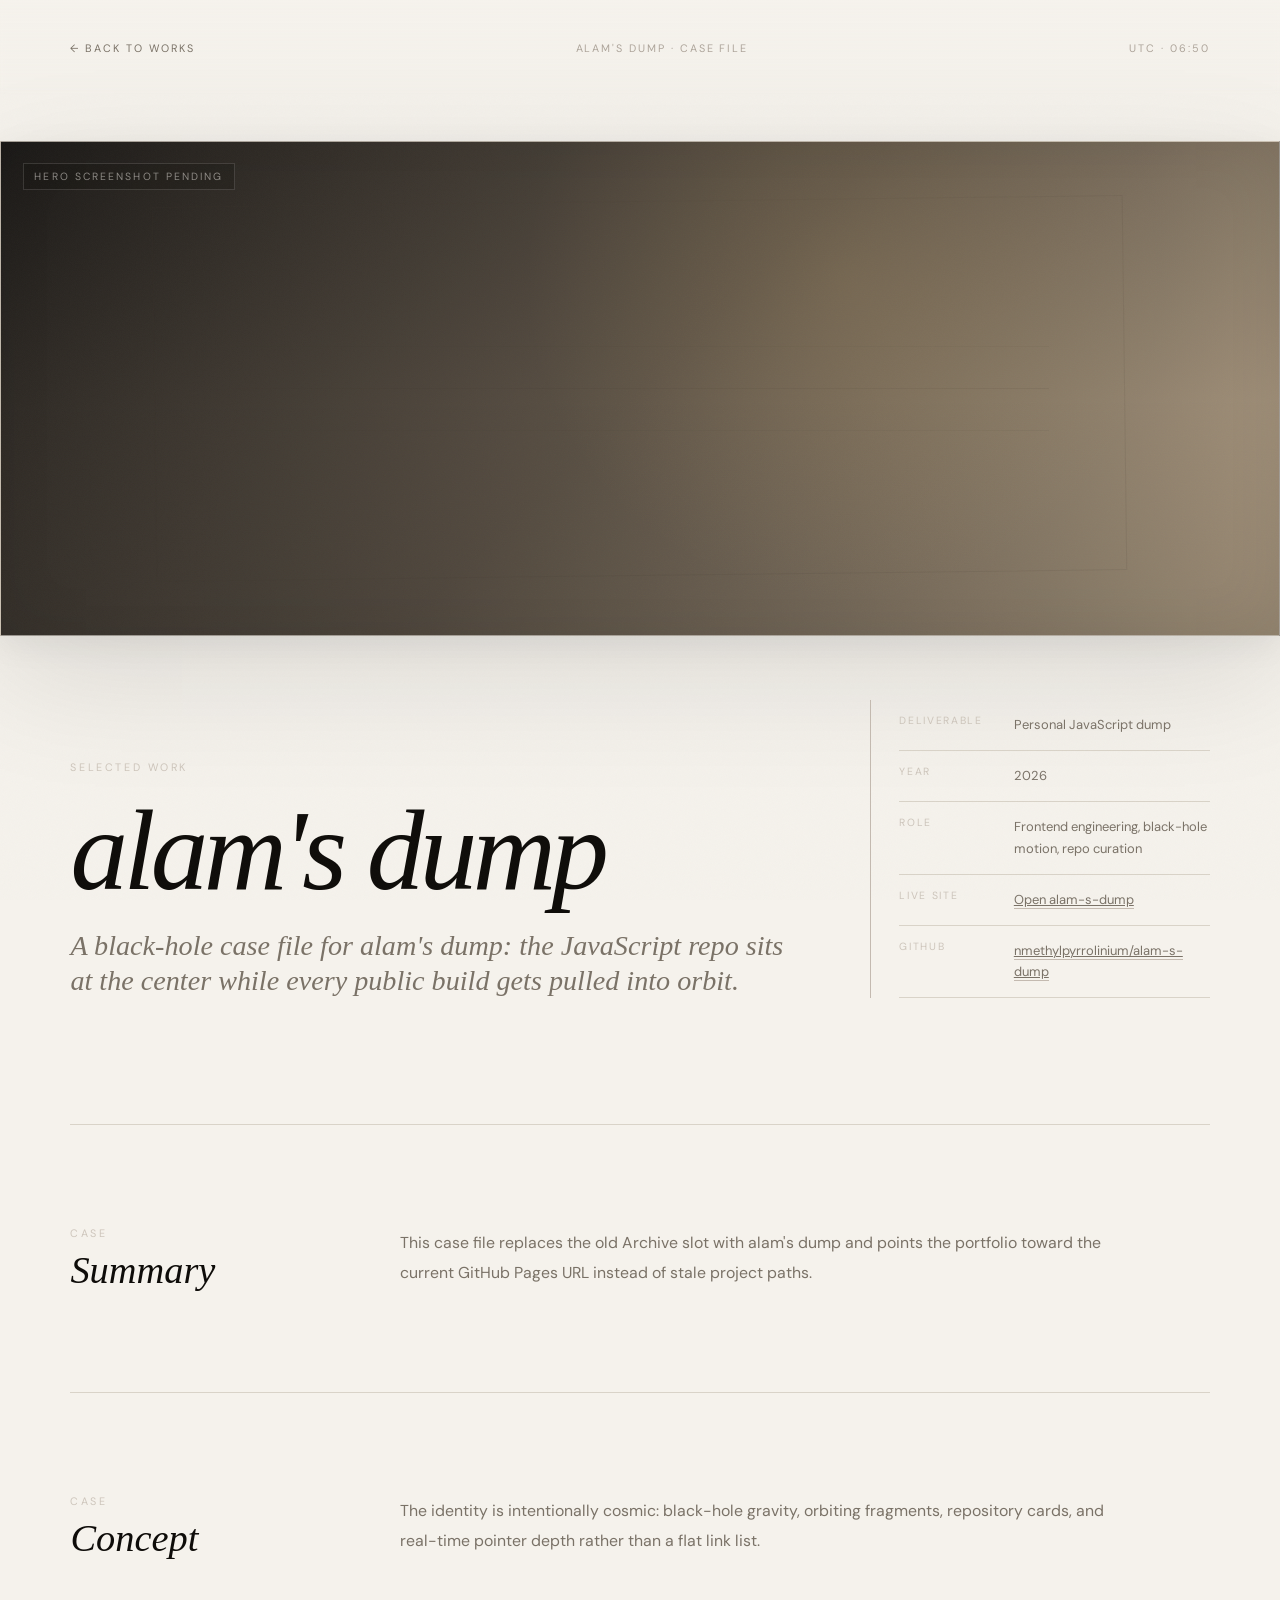
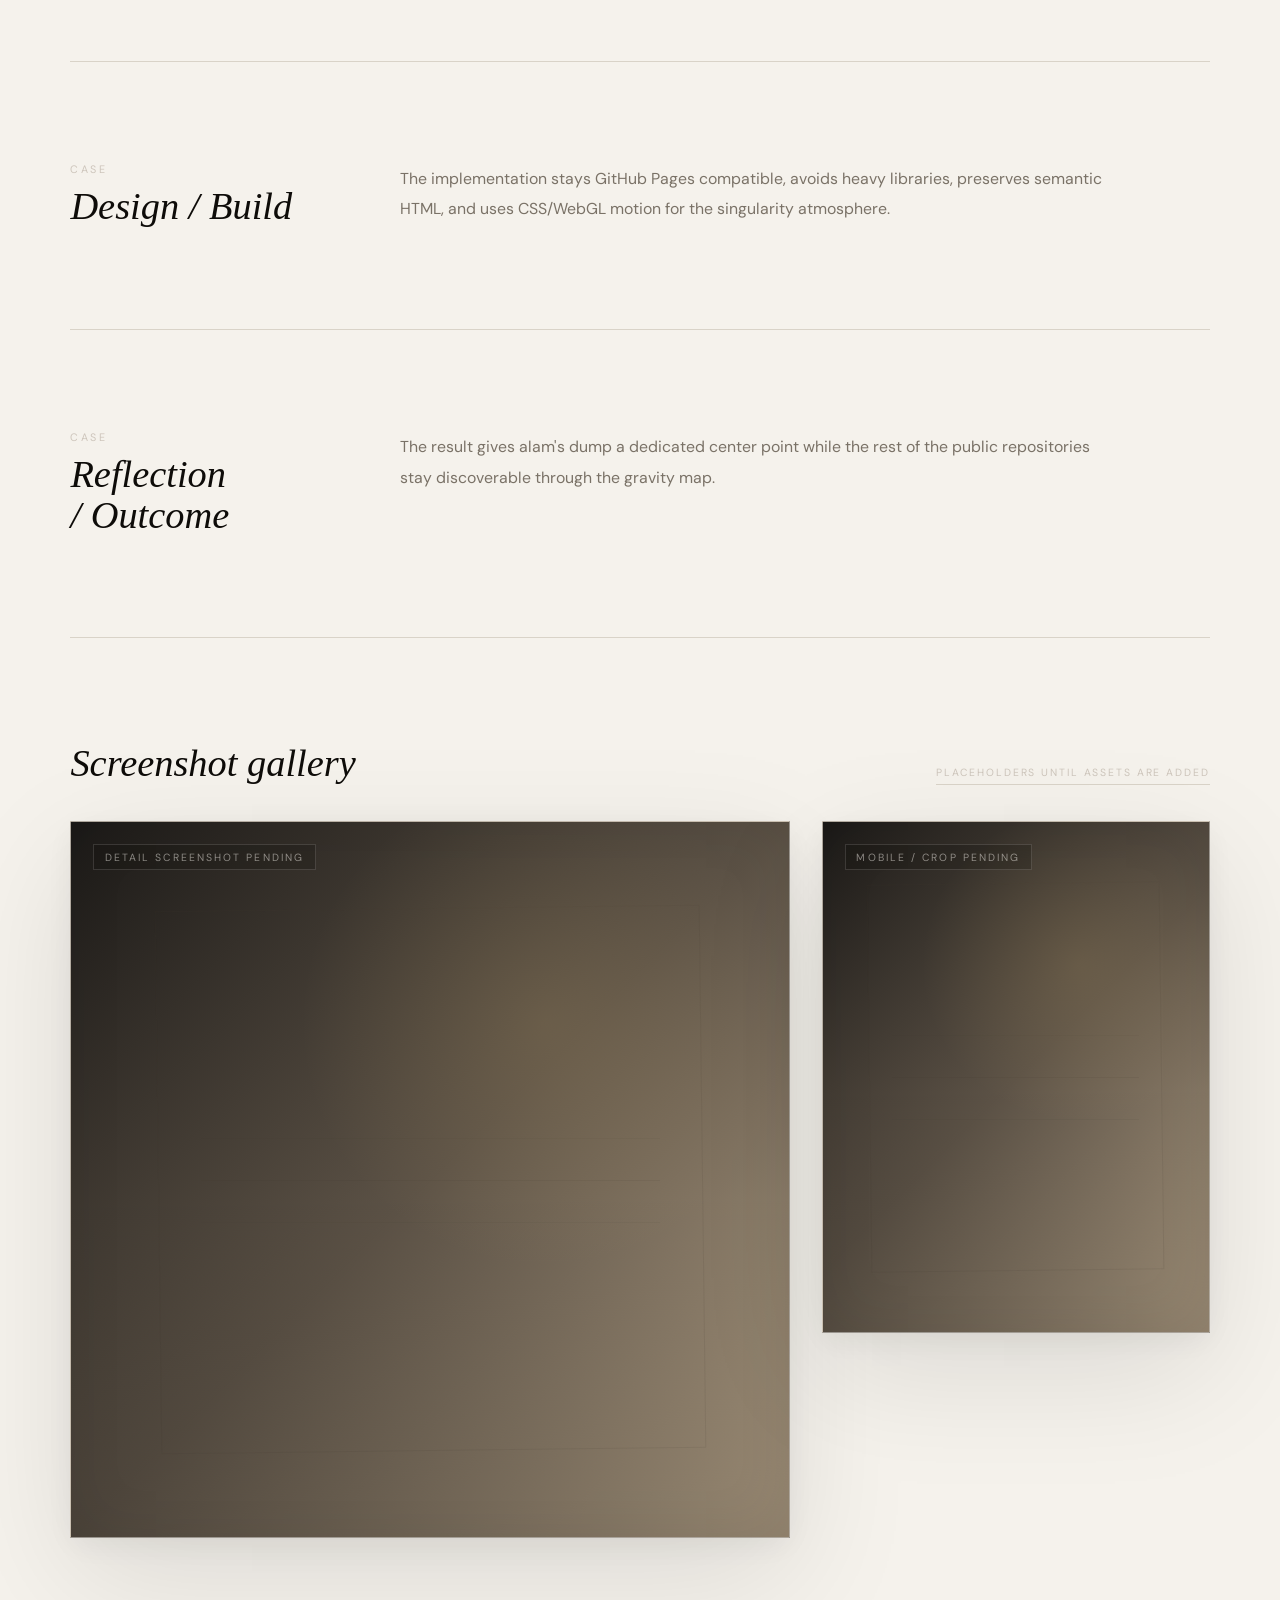
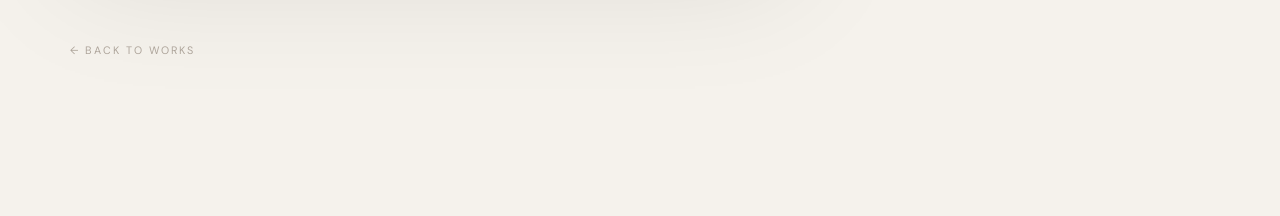
==== projects/alam-s-dump.html @ fc0fcb42 "Reframe portfolio as alam's dump" ====
<!DOCTYPE html>
<html lang="en">
<head>
<meta charset="UTF-8">
<meta name="viewport" content="width=device-width, initial-scale=1.0">
<title>alam's dump — alam's dump Case File</title>
<link href="https://fonts.googleapis.com/css2?family=DM+Sans:ital,opsz,wght@0,9..40,300;0,9..40,400;0,9..40,500;1,9..40,300&family=DM+Serif+Display:ital@0;1&display=swap" rel="stylesheet">
<link rel="stylesheet" href="project.css">
</head>
<body>
<div class="grain" aria-hidden="true"></div>
<nav class="project-nav reveal-soft" aria-label="Project navigation">
  <a class="nav-link stagger-child" href="../index.html#works">← Back to works</a>
  <span class="nav-mark stagger-child">alam's dump · Case file</span>
  <span class="nav-time stagger-child" id="nav-time"></span>
</nav>
<header class="hero">
  <div class="hero-image project-hero-reveal tone-paper" data-asset="../assets/projects/archive/hero.webp" data-label="Hero screenshot pending" role="img" aria-label="alam's dump full bleed screenshot placeholder">
    <span class="placeholder" aria-hidden="true"></span>
  </div>
  <div class="hero-title reveal-up">
    <div>
      <p class="kicker">Selected work</p>
      <h1>alam's dump</h1>
      <p class="subtitle">A black-hole case file for alam's dump: the JavaScript repo sits at the center while every public build gets pulled into orbit.</p>
    </div>
    <dl class="meta-card">
      <div class="meta-row"><dt>Deliverable</dt><dd>Personal JavaScript dump</dd></div>
      <div class="meta-row"><dt>Year</dt><dd>2026</dd></div>
      <div class="meta-row"><dt>Role</dt><dd>Frontend engineering, black-hole motion, repo curation</dd></div>
      <div class="meta-row"><dt>Live Site</dt><dd><a href="https://nmethylpyrrolinium.github.io/alam-s-dump/">Open alam-s-dump</a></dd></div>
      <div class="meta-row"><dt>GitHub</dt><dd><a href="https://github.com/nmethylpyrrolinium/alam-s-dump">nmethylpyrrolinium/alam-s-dump</a></dd></div>
    </dl>
  </div>
</header>
<main>
  <section class="case-section reveal-up" aria-labelledby="summary"><h2 id="summary">Summary</h2><div class="case-copy"><p>This case file replaces the old Archive slot with alam's dump and points the portfolio toward the current GitHub Pages URL instead of stale project paths.</p></div></section>
  <section class="case-section reveal-up" aria-labelledby="concept"><h2 id="concept">Concept</h2><div class="case-copy"><p>The identity is intentionally cosmic: black-hole gravity, orbiting fragments, repository cards, and real-time pointer depth rather than a flat link list.</p></div></section>
  <section class="case-section reveal-up" aria-labelledby="build"><h2 id="build">Design / Build</h2><div class="case-copy"><p>The implementation stays GitHub Pages compatible, avoids heavy libraries, preserves semantic HTML, and uses CSS/WebGL motion for the singularity atmosphere.</p></div></section>
  <section class="case-section reveal-up" aria-labelledby="outcome"><h2 id="outcome">Reflection / Outcome</h2><div class="case-copy"><p>The result gives alam's dump a dedicated center point while the rest of the public repositories stay discoverable through the gravity map.</p></div></section>
  <section class="gallery reveal-up" aria-labelledby="gallery">
    <div class="gallery-head"><h2 id="gallery">Screenshot gallery</h2><span class="gallery-note">Placeholders until assets are added</span></div>
    <div class="shots">
      <div class="shot reveal-soft tall tone-paper" data-asset="../assets/projects/archive/detail.webp" data-label="Detail screenshot pending" role="img" aria-label="alam's dump detail screenshot placeholder"><span class="placeholder" aria-hidden="true"></span></div>
      <div class="shot reveal-soft tone-paper" data-asset="../assets/projects/archive/hero.webp" data-label="Mobile / crop pending" role="img" aria-label="alam's dump secondary screenshot placeholder"><span class="placeholder" aria-hidden="true"></span></div>
    </div>
  </section>
  <a class="back-link reveal-soft" href="../index.html#works">← Back to Works</a>
</main>
<script>
function tick(){const t=new Date().toLocaleTimeString('en-GB',{timeZone:'UTC',hour:'2-digit',minute:'2-digit',hour12:false});const el=document.getElementById('nav-time');if(el)el.textContent='UTC · '+t;}
tick();setInterval(tick,15000);
function loadPanel(panel){if(panel.dataset.loaded)return;panel.dataset.loaded='true';const src=panel.dataset.asset;const img=new Image();img.loading='lazy';img.decoding='async';img.onload=()=>{panel.style.backgroundImage=`linear-gradient(to top,rgba(10,10,10,.28),transparent 50%),url(${src})`;panel.classList.add('has-image');};img.src=src;}
const panels=document.querySelectorAll('[data-asset]');if('IntersectionObserver' in window){const observer=new IntersectionObserver(entries=>{entries.forEach(entry=>{if(entry.isIntersecting){loadPanel(entry.target);observer.unobserve(entry.target);}});},{rootMargin:'360px'});panels.forEach(panel=>observer.observe(panel));}else{panels.forEach(loadPanel);}

const reduce=window.matchMedia('(prefers-reduced-motion: reduce)').matches;
const revealTargets=document.querySelectorAll('.reveal,.reveal-up,.reveal-soft,.stagger-child,.project-hero-reveal');
if(reduce){revealTargets.forEach(el=>el.classList.add('is-visible'));}
else if('IntersectionObserver' in window){
  const ro=new IntersectionObserver(entries=>{entries.forEach(entry=>{if(entry.isIntersecting){entry.target.classList.add('is-visible');ro.unobserve(entry.target);}});},{threshold:.12,rootMargin:'0px 0px -8% 0px'});
  revealTargets.forEach(el=>ro.observe(el));
}else{revealTargets.forEach(el=>el.classList.add('is-visible'));}
window.addEventListener('load',()=>{
  document.querySelector('.project-nav')?.classList.add('is-visible');
  document.querySelectorAll('.project-nav .stagger-child').forEach((el,i)=>setTimeout(()=>el.classList.add('is-visible'),i*70));
  document.querySelector('.project-hero-reveal')?.classList.add('is-visible');
});
</script>
</body>
</html>
---- projects/project.css ----
/* ═══════════════════════════════════════════════════════════
   ARCHIVE — CASE FILE PAGES
   Cinematic case study typography + layout system
   ═══════════════════════════════════════════════════════════ */
*,*::before,*::after{box-sizing:border-box;margin:0;padding:0}
:root{
  --bg:#F5F2EC;--bg2:#EDE8DF;--bg3:#E8E2D8;
  --ink:#0E0C09;--ink2:#3A342B;--ink3:#7A7267;--ink4:#ADA49A;--ink5:#CDC5BB;
  --border:#D9D3C8;--border2:#C4BAB0;
  --accent:#C8A86B;
  --serif:'Cormorant Garamond','Times New Roman',serif;
  --sans:'DM Sans',system-ui,sans-serif;
  --ease:cubic-bezier(0.19,1,0.22,1);
  --space:clamp(1.4rem,5.5vw,7rem);
  --shadow:0 40px 120px rgba(14,12,9,.1),0 8px 32px rgba(14,12,9,.06);
}
html{background:var(--bg);scroll-behavior:auto;font-size:clamp(15px,.85vw + .5rem,18px)}
body{font-family:var(--sans);color:var(--ink);background:var(--bg);overflow-x:hidden;-webkit-font-smoothing:antialiased;text-rendering:optimizeLegibility}
a{color:inherit}
p,dd{overflow-wrap:break-word}
@supports(text-wrap:pretty){p,dd{text-wrap:pretty}}
@supports(text-wrap:balance){h1,h2,.subtitle{text-wrap:balance}}

.grain{position:fixed;inset:0;z-index:20;pointer-events:none;opacity:.028;background-image:url("data:image/svg+xml,%3Csvg viewBox='0 0 256 256' xmlns='http://www.w3.org/2000/svg'%3E%3Cfilter id='n'%3E%3CfeTurbulence type='fractalNoise' baseFrequency='0.9' numOctaves='4' stitchTiles='stitch'/%3E%3C/filter%3E%3Crect width='100%25' height='100%25' filter='url(%23n)'/%3E%3C/svg%3E");background-size:200px}

.project-nav{
  position:fixed;top:0;left:0;right:0;z-index:30;
  padding:clamp(1rem,2vw,1.6rem) var(--space);
  display:flex;justify-content:space-between;align-items:center;gap:1rem;
  background:linear-gradient(to bottom,rgba(245,242,236,.88),rgba(245,242,236,0));
  backdrop-filter:blur(3px);
  transition:background .4s
}
.nav-mark,.nav-link,.nav-time{font-size:clamp(.6rem,.65vw,.72rem);letter-spacing:.18em;text-transform:uppercase;color:var(--ink4);text-decoration:none}
.nav-link{color:var(--ink3);transition:color .3s;min-height:44px;display:flex;align-items:center}
.nav-link:hover{color:var(--ink)}
.nav-link:focus-visible,.back-link:focus-visible{outline:2px solid var(--ink);outline-offset:4px}

.hero{min-height:100svh;padding:clamp(5.5rem,11vw,9rem) var(--space) 5rem;display:flex;flex-direction:column;gap:clamp(2rem,5vw,4rem);position:relative}
.hero-image{
  margin-left:calc(var(--space)*-1);margin-right:calc(var(--space)*-1);
  min-height:clamp(300px,55svh,700px);position:relative;
  background:linear-gradient(135deg,#EEECEA,#D9D2C5 54%,#FAF9F7);
  box-shadow:var(--shadow);overflow:hidden;isolation:isolate;
  border:1px solid rgba(212,206,198,.68);
  transition:transform .9s var(--ease),filter .9s var(--ease)
}
.hero-image:hover{transform:scale(1.004);filter:brightness(1.04)}
.hero-image::before,.shot::before{
  content:attr(data-label);position:absolute;left:1.2rem;top:1.2rem;z-index:2;
  font-size:clamp(.58rem,.6vw,.68rem);letter-spacing:.2em;text-transform:uppercase;
  color:rgba(245,242,236,.5);
  background:rgba(14,12,9,.2);border:1px solid rgba(245,242,236,.14);
  padding:.32rem .6rem
}
.hero-image::after,.shot::after{
  content:'';position:absolute;inset:0;
  background:radial-gradient(circle at 66% 28%,rgba(200,168,107,.16),transparent 35%),
    linear-gradient(to top,rgba(10,10,10,.2),transparent 48%);
  box-shadow:inset 0 0 60px rgba(0,0,0,.07);pointer-events:none
}
.placeholder{position:absolute;inset:0}
.placeholder::before{content:'';position:absolute;inset:12%;border:1px solid rgba(72,64,52,.1);transform:rotate(-.7deg)}
.placeholder::after{content:'';position:absolute;left:18%;right:18%;top:50%;height:1px;background:rgba(60,54,44,.1);box-shadow:0 42px 0 rgba(60,54,44,.07),0 -42px 0 rgba(60,54,44,.06)}

.hero-title{
  display:grid;grid-template-columns:minmax(0,1fr) minmax(260px,340px);
  gap:clamp(2rem,6vw,7rem);align-items:end;max-width:1380px;width:100%
}
.kicker{font-size:clamp(.6rem,.65vw,.72rem);letter-spacing:.24em;text-transform:uppercase;color:var(--ink5);margin-bottom:1.4rem}
.hero h1{
  font-family:var(--serif);font-size:clamp(3.2rem,9vw,9rem);
  font-weight:400;font-style:italic;line-height:.9;letter-spacing:-.04em
}
.subtitle{
  font-family:var(--serif);font-size:clamp(1.2rem,2.2vw,2.1rem);
  font-style:italic;line-height:1.25;color:var(--ink3);margin-top:1.4rem
}
.meta-card{border-left:1px solid var(--border2);padding-left:1.6rem;position:sticky;top:5.5rem;align-self:start}
.meta-row{display:grid;grid-template-columns:100px 1fr;gap:.8rem;padding:.8rem 0;border-bottom:1px solid var(--border)}
.meta-row dt{font-size:clamp(.58rem,.65vw,.72rem);letter-spacing:.16em;text-transform:uppercase;color:var(--ink5)}
.meta-row dd{font-size:clamp(.72rem,.75vw,.84rem);line-height:1.65;color:var(--ink3)}
.meta-row a{border-bottom:1px solid var(--border2);transition:border-color .3s,color .3s}
.meta-row a:hover{color:var(--ink);border-color:var(--ink3)}

main{padding:2rem var(--space) var(--gap-xl,8rem);max-width:1380px;margin-inline:auto}
.case-section{
  display:grid;grid-template-columns:minmax(160px,240px) minmax(0,780px);
  gap:clamp(2rem,7vw,8rem);
  padding:clamp(4rem,8vw,7rem) 0;
  border-top:1px solid var(--border);
  position:relative
}
.case-section h2{
  font-family:var(--serif);font-size:clamp(1.7rem,3vw,3rem);
  font-weight:400;font-style:italic;line-height:1.05
}
.case-section h2::before{
  content:"Case";display:block;font-size:.6rem;letter-spacing:.22em;
  text-transform:uppercase;color:var(--ink5);margin-bottom:.6rem;
  font-family:var(--sans);font-style:normal
}
.case-copy{font-size:clamp(.88rem,.9vw,1rem);line-height:1.92;color:var(--ink3);max-width:64ch}
.case-copy p+p{margin-top:1.3rem}

.gallery{padding-top:clamp(4rem,8vw,7rem);border-top:1px solid var(--border)}
.gallery-head{display:flex;justify-content:space-between;align-items:baseline;margin-bottom:2rem;gap:2rem}
.gallery-head h2{font-family:var(--serif);font-size:clamp(1.7rem,3vw,3rem);font-weight:400;font-style:italic}
.gallery-note{
  font-size:clamp(.58rem,.62vw,.7rem);letter-spacing:.18em;text-transform:uppercase;
  color:var(--ink5);padding-bottom:.3rem;border-bottom:1px solid var(--border)
}
.shots{display:grid;grid-template-columns:1.3fr .7fr;gap:clamp(.8rem,2.5vw,2.4rem);align-items:start}
.shot{
  position:relative;min-height:clamp(260px,40vw,540px);
  background:linear-gradient(135deg,#EEECEA,#D8D0C2);
  box-shadow:var(--shadow);overflow:hidden;
  border:1px solid rgba(212,206,198,.68);
  transition:transform .8s var(--ease),filter .8s var(--ease)
}
.shot.tall{min-height:clamp(360px,56vw,740px)}
.shot:hover{transform:translateY(-4px) scale(1.012);filter:brightness(1.06)}
.back-link{
  display:inline-flex;gap:.8rem;align-items:center;
  margin-top:clamp(3rem,7vw,6rem);text-decoration:none;
  font-size:clamp(.6rem,.65vw,.72rem);letter-spacing:.18em;text-transform:uppercase;
  color:var(--ink4);min-height:44px;
  transition:color .3s,gap .4s var(--ease)
}
.back-link:hover{color:var(--ink);gap:1.2rem}

/* Tone systems */
.tone-dark{background:linear-gradient(135deg,#050810,#0D1728 42%,#2B5A8C 80%,#5B91B9)}
.tone-blue{background:linear-gradient(135deg,#ECEAE3,#BFC6C6 46%,#6E7B84)}
.tone-warm{background:linear-gradient(135deg,#1C1009,#5C3A1F 38%,#C8956A 72%,#E8C9A4)}
.tone-ink{background:linear-gradient(135deg,#1A120B,#5E3E25 38%,#C9A06E 78%,#E8D4B0)}
.tone-paper{background:linear-gradient(135deg,#1b1917,#5c5246 50%,#b8a58a)}
.has-image{background-size:cover!important;background-position:center!important}

/* Reveal system */
.reveal,.reveal-up,.reveal-soft,.stagger-child,.project-hero-reveal{
  opacity:0;transition-property:opacity,transform,filter;
  transition-duration:1s;transition-timing-function:var(--ease)
}
.reveal,.reveal-up,.stagger-child{transform:translateY(28px)}
.reveal-soft{transform:translateY(12px);filter:blur(4px)}
.project-hero-reveal{transform:translateY(20px) scale(.982);filter:saturate(.9)}
.reveal.is-visible,.reveal-up.is-visible,.reveal-soft.is-visible,
.stagger-child.is-visible,.project-hero-reveal.is-visible{
  opacity:1;transform:translateY(0) scale(1);filter:none
}
.stagger-child:nth-child(1){transition-delay:40ms}
.stagger-child:nth-child(2){transition-delay:110ms}
.stagger-child:nth-child(3){transition-delay:180ms}

/* Responsive */
@media(max-width:900px){
  .project-nav{position:sticky;top:0;background:rgba(245,242,236,.92)}
  .nav-time{display:none}.nav-mark{display:none}
  .hero{padding-top:4.8rem}
  .hero-image{min-height:clamp(240px,44svh,500px)}
  .hero-title,.case-section,.shots{grid-template-columns:1fr}
  .meta-card{border-left:0;border-top:1px solid var(--border2);padding:1.5rem 0 0;position:static}
  .gallery-head{display:block}.gallery-note{margin-top:.8rem;display:block}
  .shot,.shot.tall{min-height:280px}
}
@media(max-width:560px){
  .hero h1{font-size:clamp(2.8rem,16vw,5rem)}
  .subtitle{font-size:clamp(1.1rem,5.5vw,1.5rem)}
  .hero-image{min-height:220px}
  .case-section{padding:clamp(2.5rem,6vw,4rem) 0}
}
@media(prefers-reduced-motion:reduce){
  *,*::before,*::after{animation-duration:.001ms!important;transition-duration:.001ms!important;scroll-behavior:auto!important}
  .reveal,.reveal-up,.reveal-soft,.stagger-child,.project-hero-reveal{opacity:1!important;transform:none!important;filter:none!important;transition:none!important}
}
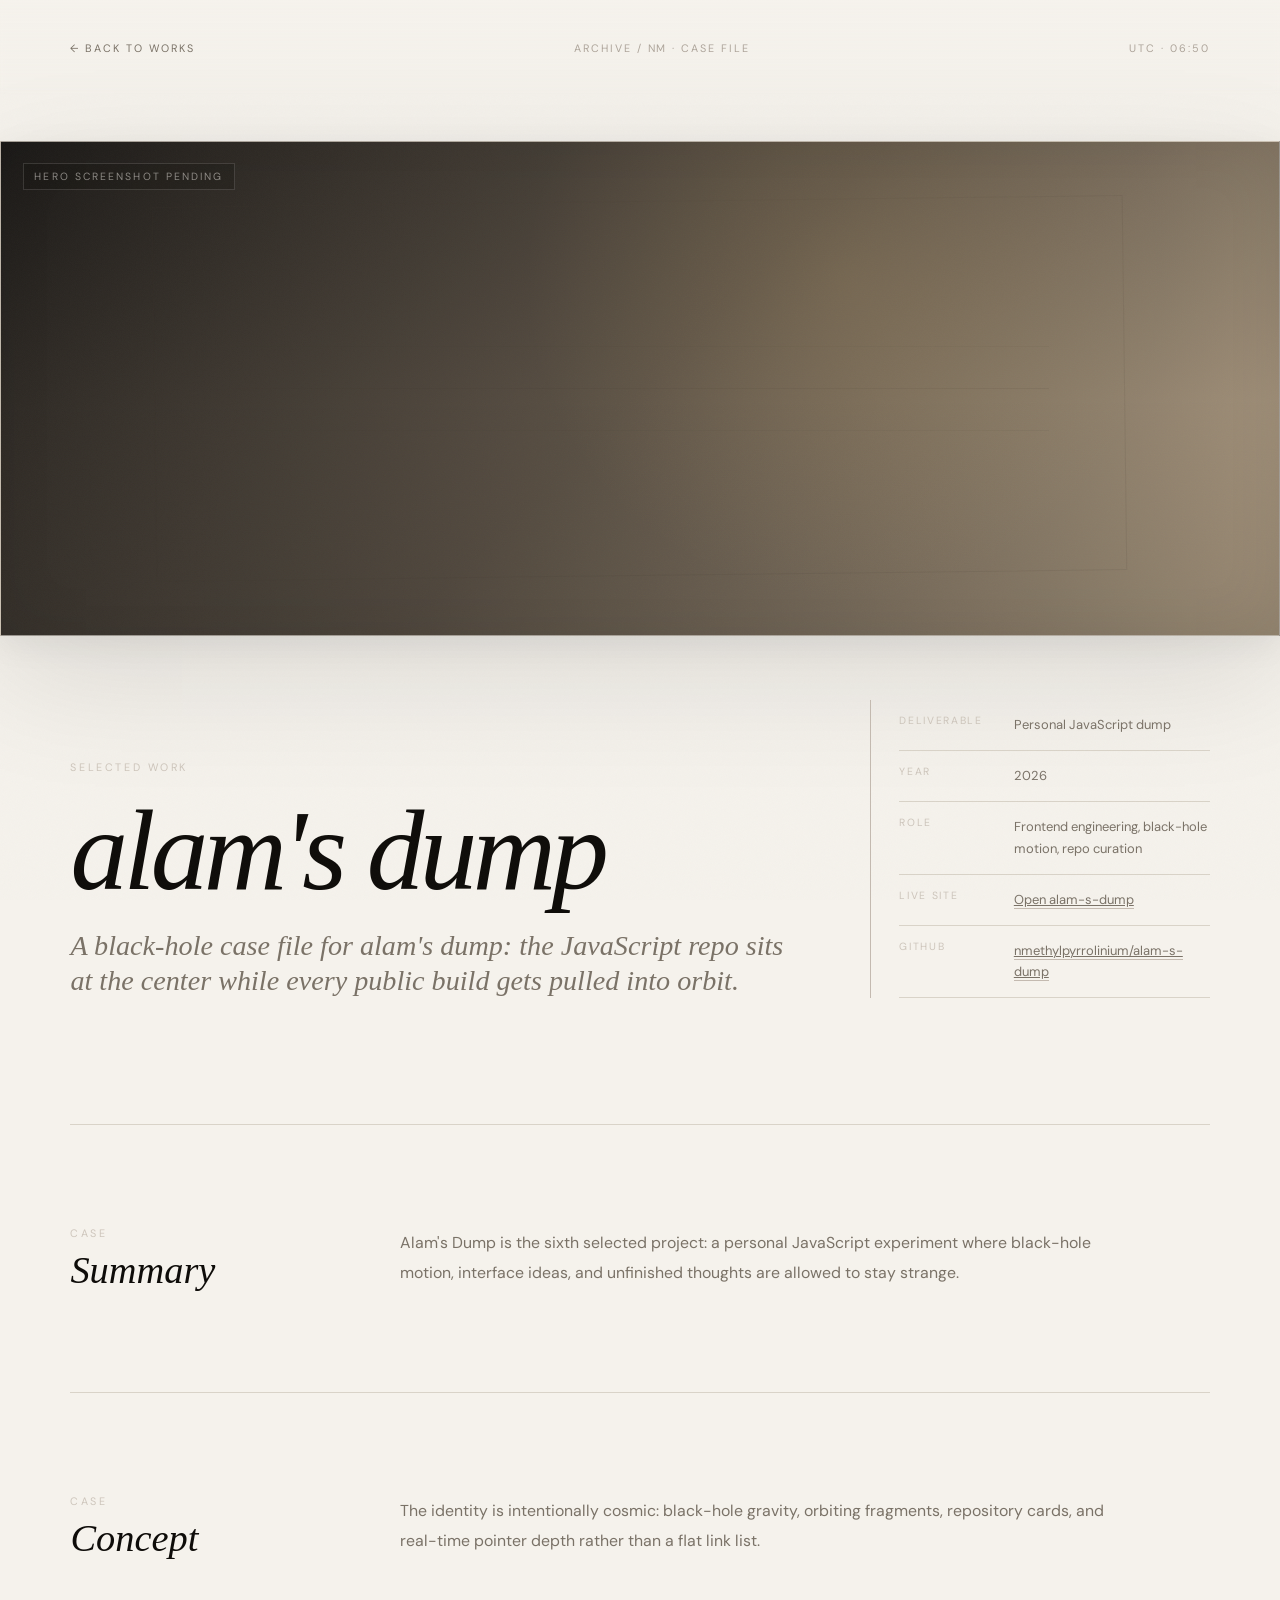
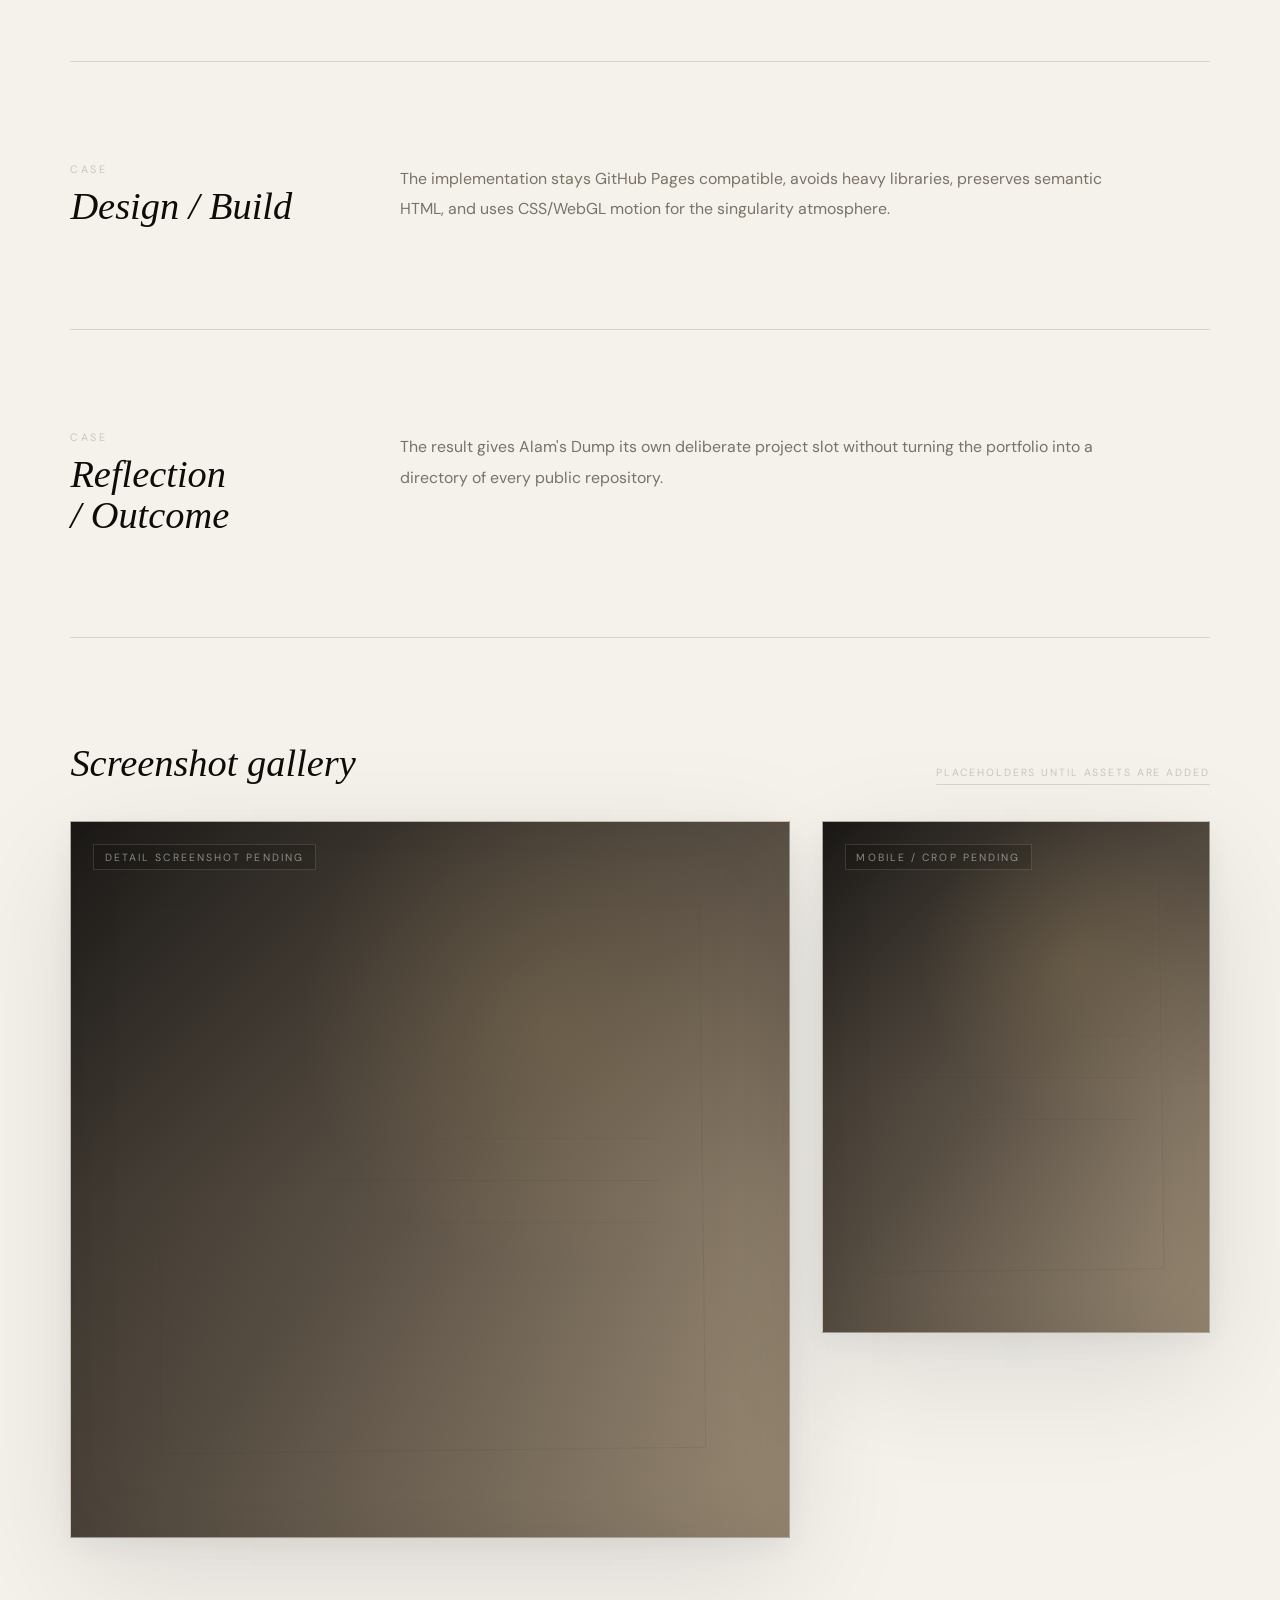
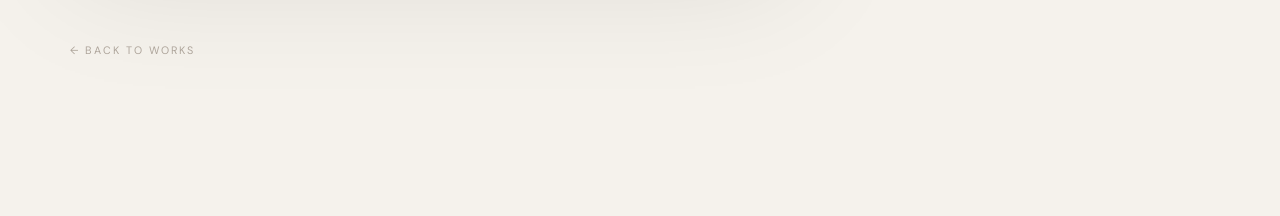
==== commit b62d92d0: "Restore Archive NM and curate projects" ====
--- a/projects/alam-s-dump.html
+++ b/projects/alam-s-dump.html
@@ -3,7 +3,7 @@
 <head>
 <meta charset="UTF-8">
 <meta name="viewport" content="width=device-width, initial-scale=1.0">
-<title>alam's dump — alam's dump Case File</title>
+<title>alam's dump — Archive / NM Case File</title>
 <link href="https://fonts.googleapis.com/css2?family=DM+Sans:ital,opsz,wght@0,9..40,300;0,9..40,400;0,9..40,500;1,9..40,300&family=DM+Serif+Display:ital@0;1&display=swap" rel="stylesheet">
 <link rel="stylesheet" href="project.css">
 </head>
@@ -11,7 +11,7 @@
 <div class="grain" aria-hidden="true"></div>
 <nav class="project-nav reveal-soft" aria-label="Project navigation">
   <a class="nav-link stagger-child" href="../index.html#works">← Back to works</a>
-  <span class="nav-mark stagger-child">alam's dump · Case file</span>
+  <span class="nav-mark stagger-child">Archive / NM · Case file</span>
   <span class="nav-time stagger-child" id="nav-time"></span>
 </nav>
 <header class="hero">
@@ -34,10 +34,10 @@
   </div>
 </header>
 <main>
-  <section class="case-section reveal-up" aria-labelledby="summary"><h2 id="summary">Summary</h2><div class="case-copy"><p>This case file replaces the old Archive slot with alam's dump and points the portfolio toward the current GitHub Pages URL instead of stale project paths.</p></div></section>
+  <section class="case-section reveal-up" aria-labelledby="summary"><h2 id="summary">Summary</h2><div class="case-copy"><p>Alam's Dump is the sixth selected project: a personal JavaScript experiment where black-hole motion, interface ideas, and unfinished thoughts are allowed to stay strange.</p></div></section>
   <section class="case-section reveal-up" aria-labelledby="concept"><h2 id="concept">Concept</h2><div class="case-copy"><p>The identity is intentionally cosmic: black-hole gravity, orbiting fragments, repository cards, and real-time pointer depth rather than a flat link list.</p></div></section>
   <section class="case-section reveal-up" aria-labelledby="build"><h2 id="build">Design / Build</h2><div class="case-copy"><p>The implementation stays GitHub Pages compatible, avoids heavy libraries, preserves semantic HTML, and uses CSS/WebGL motion for the singularity atmosphere.</p></div></section>
-  <section class="case-section reveal-up" aria-labelledby="outcome"><h2 id="outcome">Reflection / Outcome</h2><div class="case-copy"><p>The result gives alam's dump a dedicated center point while the rest of the public repositories stay discoverable through the gravity map.</p></div></section>
+  <section class="case-section reveal-up" aria-labelledby="outcome"><h2 id="outcome">Reflection / Outcome</h2><div class="case-copy"><p>The result gives Alam's Dump its own deliberate project slot without turning the portfolio into a directory of every public repository.</p></div></section>
   <section class="gallery reveal-up" aria-labelledby="gallery">
     <div class="gallery-head"><h2 id="gallery">Screenshot gallery</h2><span class="gallery-note">Placeholders until assets are added</span></div>
     <div class="shots">
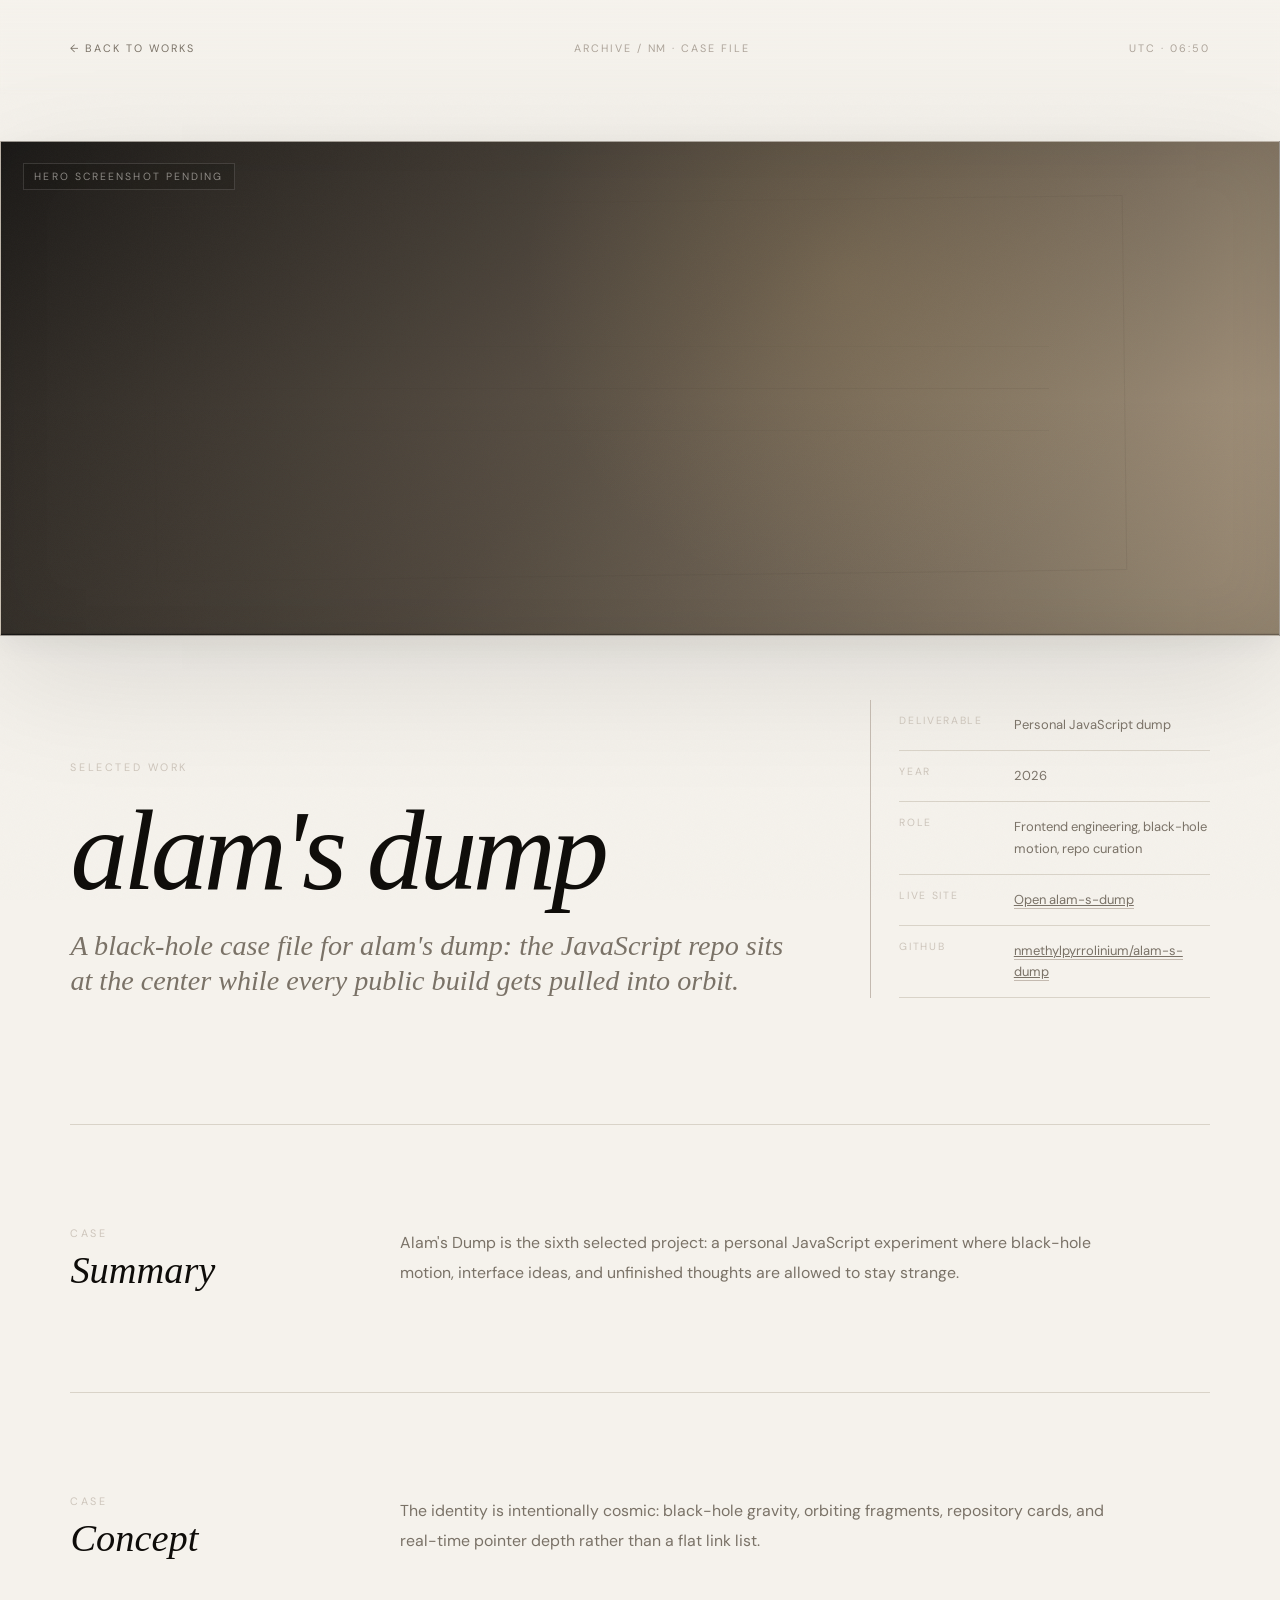
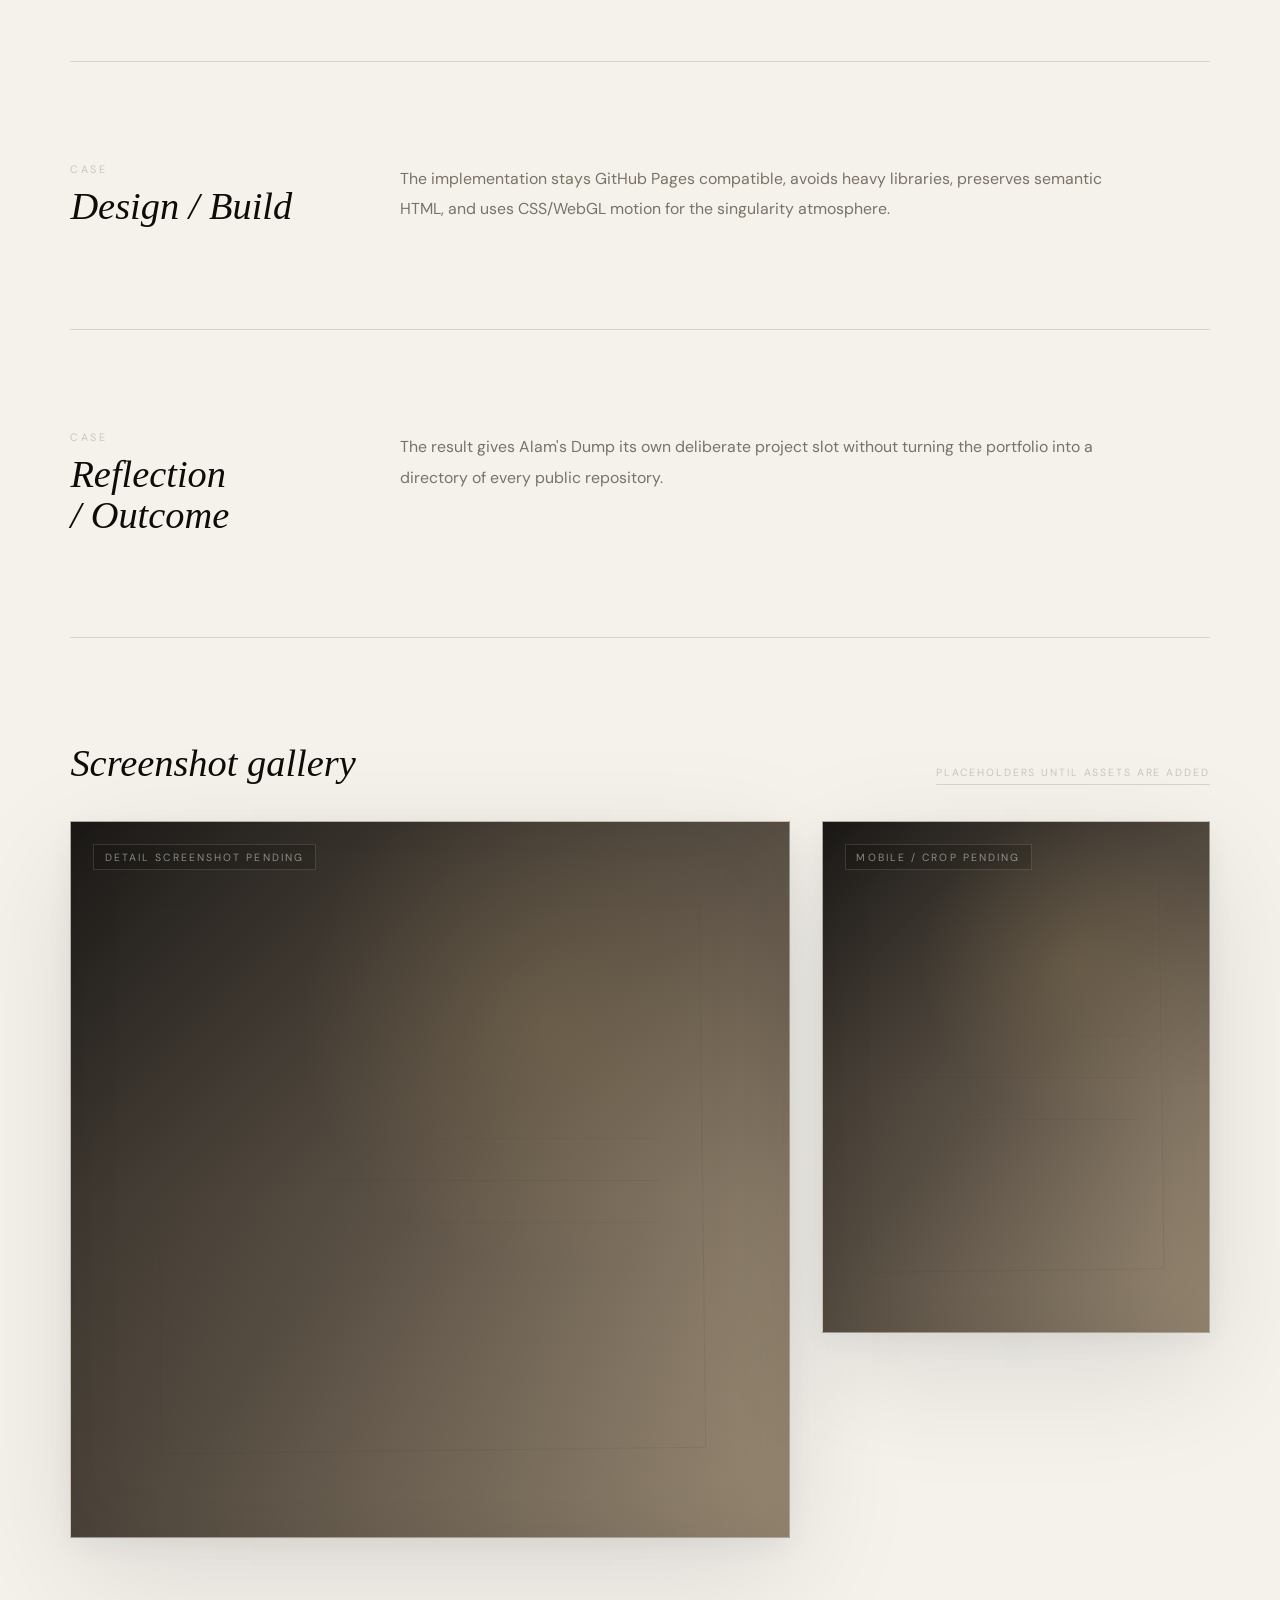
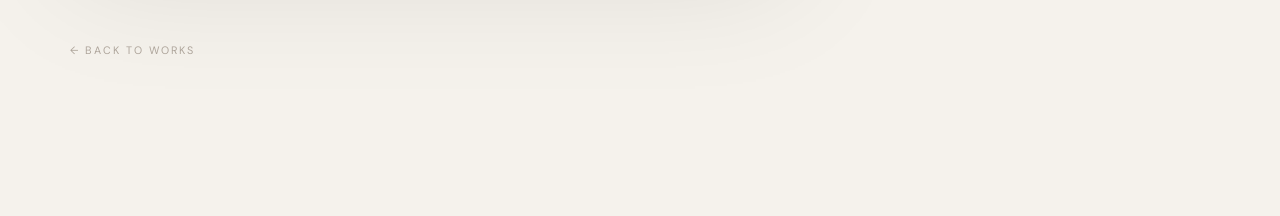
==== commit ce5f7ab4: "Add files via upload" ====
--- a/projects/alam-s-dump.html
+++ b/projects/alam-s-dump.html
@@ -15,7 +15,7 @@
   <span class="nav-time stagger-child" id="nav-time"></span>
 </nav>
 <header class="hero">
-  <div class="hero-image project-hero-reveal tone-paper" data-asset="../assets/projects/archive/hero.webp" data-label="Hero screenshot pending" role="img" aria-label="alam's dump full bleed screenshot placeholder">
+  <div class="hero-image project-hero-reveal tone-paper" data-asset="../assets/projects/archive-hero.webp" data-label="Hero screenshot pending" role="img" aria-label="alam's dump full bleed screenshot placeholder">
     <span class="placeholder" aria-hidden="true"></span>
   </div>
   <div class="hero-title reveal-up">
@@ -41,8 +41,8 @@
   <section class="gallery reveal-up" aria-labelledby="gallery">
     <div class="gallery-head"><h2 id="gallery">Screenshot gallery</h2><span class="gallery-note">Placeholders until assets are added</span></div>
     <div class="shots">
-      <div class="shot reveal-soft tall tone-paper" data-asset="../assets/projects/archive/detail.webp" data-label="Detail screenshot pending" role="img" aria-label="alam's dump detail screenshot placeholder"><span class="placeholder" aria-hidden="true"></span></div>
-      <div class="shot reveal-soft tone-paper" data-asset="../assets/projects/archive/hero.webp" data-label="Mobile / crop pending" role="img" aria-label="alam's dump secondary screenshot placeholder"><span class="placeholder" aria-hidden="true"></span></div>
+      <div class="shot reveal-soft tall tone-paper" data-asset="../assets/projects/archive-detail.webp" data-label="Detail screenshot pending" role="img" aria-label="alam's dump detail screenshot placeholder"><span class="placeholder" aria-hidden="true"></span></div>
+      <div class="shot reveal-soft tone-paper" data-asset="../assets/projects/archive-hero.webp" data-label="Mobile / crop pending" role="img" aria-label="alam's dump secondary screenshot placeholder"><span class="placeholder" aria-hidden="true"></span></div>
     </div>
   </section>
   <a class="back-link reveal-soft" href="../index.html#works">← Back to Works</a>
@@ -65,6 +65,6 @@
   document.querySelectorAll('.project-nav .stagger-child').forEach((el,i)=>setTimeout(()=>el.classList.add('is-visible'),i*70));
   document.querySelector('.project-hero-reveal')?.classList.add('is-visible');
 });
-</script>
+</script><script src="project-interactive.js"></script>
 </body>
 </html>
--- a/projects/project.css
+++ b/projects/project.css
@@ -174,3 +174,34 @@
   *,*::before,*::after{animation-duration:.001ms!important;transition-duration:.001ms!important;scroll-behavior:auto!important}
   .reveal,.reveal-up,.reveal-soft,.stagger-child,.project-hero-reveal{opacity:1!important;transform:none!important;filter:none!important;transition:none!important}
 }
+/* ═══════════════════════════════════════════════════════════
+   PHASE 1.5 — INTERACTIVE DEPTH PASS
+   Brings the case-study pages up to the same interactive language
+   as the homepage: tilt on hero/gallery images (via
+   project-interactive.js) and native cross-document view
+   transitions so arriving here from the archive feels continuous
+   rather than a hard page-cut.
+   ═══════════════════════════════════════════════════════════ */
+
+@view-transition {
+  navigation: auto;
+}
+::view-transition-group(*) {
+  animation-duration: .6s;
+  animation-timing-function: cubic-bezier(0.19, 1, 0.22, 1);
+}
+
+/* Faster transform transition so pointer-driven tilt tracks the
+   cursor responsively; the existing filter transition (brightness
+   on hover) is untouched and keeps its original pacing. */
+.hero-image,
+.shot {
+  transition: transform .15s ease-out, filter .9s var(--ease);
+}
+
+@media (prefers-reduced-motion: reduce) {
+  .hero-image,
+  .shot {
+    transition: filter .9s var(--ease);
+  }
+}
